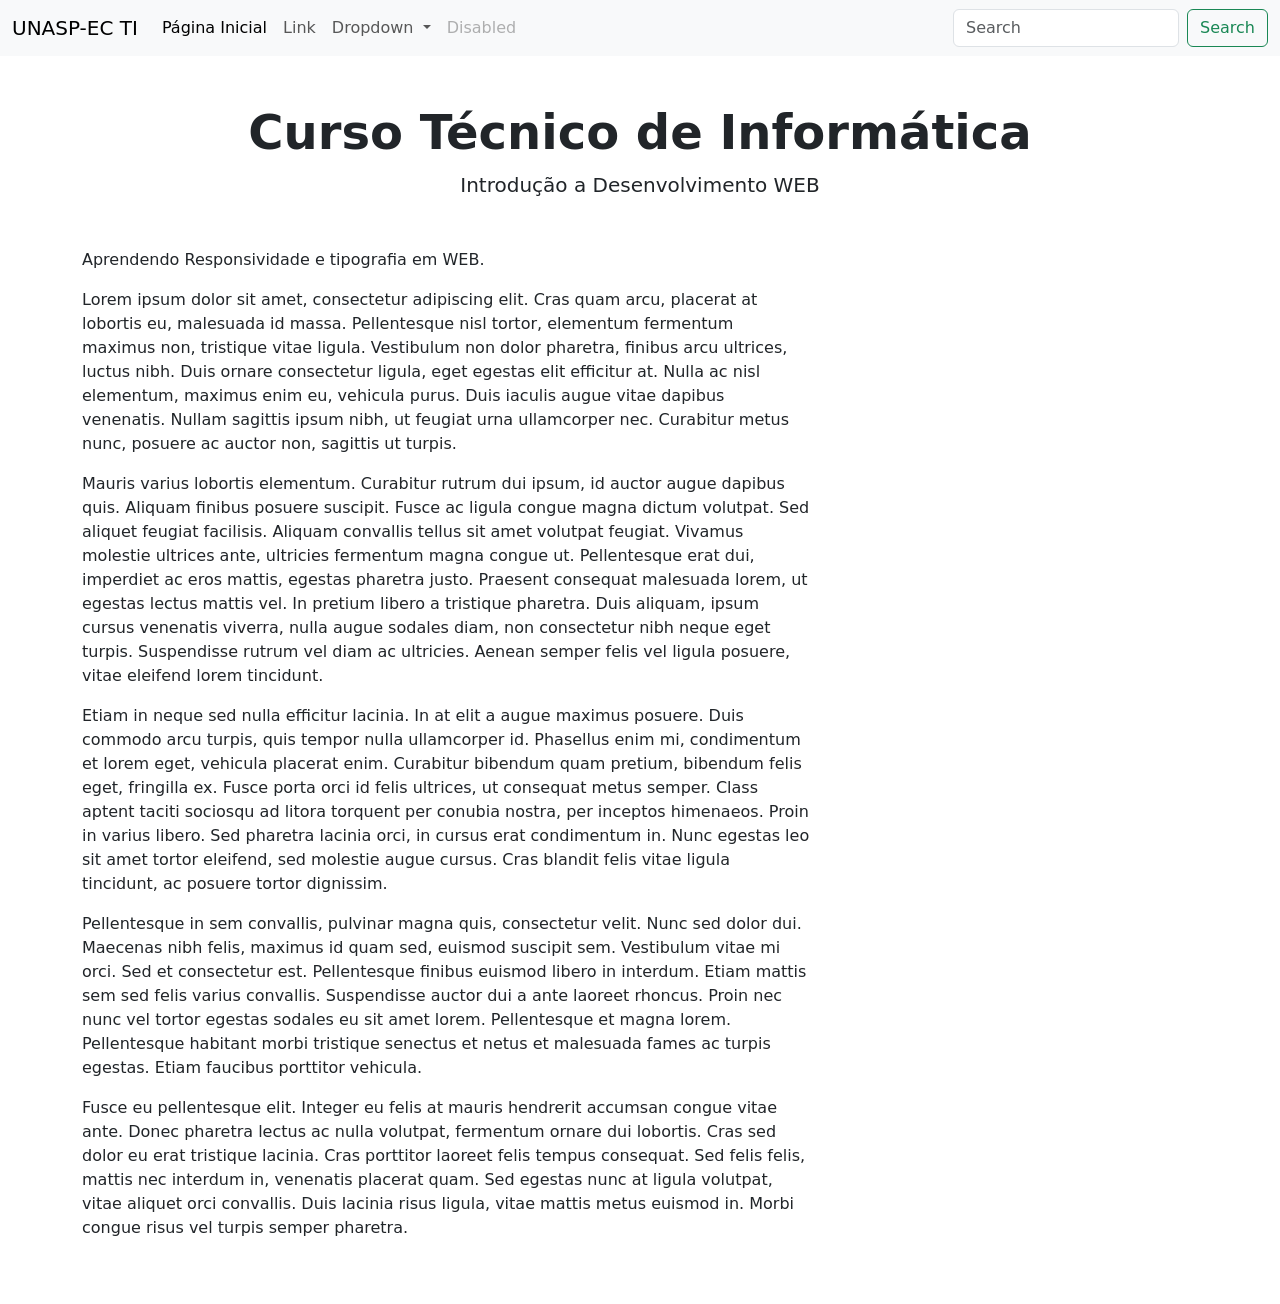
==== index.html @ c1548d4c "Add files via upload" ====
<!DOCTYPE html>
<html lang="pt-br">
  <head>
    <meta charset="UTF-8" />
    <meta name="viewport" content="width=device-width, initial-scale=1.0" />
    <title>Responsividade e Tipografia</title>

    <!-- Bootstrap -->
    <link
      href="https://cdn.jsdelivr.net/npm/bootstrap@5.3.8/dist/css/bootstrap.min.css"
      rel="stylesheet"
      integrity="sha384-sRIl4kxILFvY47J16cr9ZwB07vP4J8+LH7qKQnuqkuIAvNWLzeN8tE5YBujZqJLB"
      crossorigin="anonymous"
    />

    <!-- Google Fonts -->
    <link rel="preconnect" href="https://fonts.googleapis.com" />
    <link rel="preconnect" href="https://fonts.gstatic.com" crossorigin />
    <link
      href="https://fonts.googleapis.com/css2?family=Poppins:wght@400;600;700&display=swap"
      rel="stylesheet"
    />

    <!-- CSS customizado -->
    <link rel="stylesheet" href="css/styles.css" />
  </head>
  <body>
    <nav class="navbar navbar-expand-lg bg-body-tertiary">
      <div class="container-fluid">
        <a class="navbar-brand" href="#">UNASP-EC TI</a>
        <button
          class="navbar-toggler"
          type="button"
          data-bs-toggle="collapse"
          data-bs-target="#navbarSupportedContent"
          aria-controls="navbarSupportedContent"
          aria-expanded="false"
          aria-label="Toggle navigation"
        >
          <span class="navbar-toggler-icon"></span>
        </button>
        <div class="collapse navbar-collapse" id="navbarSupportedContent">
          <ul class="navbar-nav me-auto mb-2 mb-lg-0">
            <li class="nav-item">
              <a class="nav-link active" aria-current="page" href="index.html"
                >Página Inicial</a
              >
            </li>
            <li class="nav-item">
              <a class="nav-link" href="#">Link</a>
            </li>
            <li class="nav-item dropdown">
              <a
                class="nav-link dropdown-toggle"
                href="#"
                role="button"
                data-bs-toggle="dropdown"
                aria-expanded="false"
              >
                Dropdown
              </a>
              <ul class="dropdown-menu">
                <li><a class="dropdown-item" href="#">Action</a></li>
                <li><a class="dropdown-item" href="#">Another action</a></li>
                <li><hr class="dropdown-divider" /></li>
                <li>
                  <a class="dropdown-item" href="#">Something else here</a>
                </li>
              </ul>
            </li>
            <li class="nav-item">
              <a class="nav-link disabled" aria-disabled="true">Disabled</a>
            </li>
          </ul>
          <form class="d-flex" role="search">
            <input
              class="form-control me-2"
              type="search"
              placeholder="Search"
              aria-label="Search"
            />
            <button class="btn btn-outline-success" type="submit">
              Search
            </button>
          </form>
        </div>
      </div>
    </nav>
    <div class="container my-5">
      <section class="text-center mb-5">
        <h1 class="display-5 fw-bold">Curso Técnico de Informática</h1>
        <p class="lead">Introdução a Desenvolvimento WEB</p>
      </section>

      <section class="row g-5">
        <article class="col-12 col-lg-8">
          <p>Aprendendo Responsividade e tipografia em WEB.</p>

          <p>
            Lorem ipsum dolor sit amet, consectetur adipiscing elit. Cras quam
            arcu, placerat at lobortis eu, malesuada id massa. Pellentesque nisl
            tortor, elementum fermentum maximus non, tristique vitae ligula.
            Vestibulum non dolor pharetra, finibus arcu ultrices, luctus nibh.
            Duis ornare consectetur ligula, eget egestas elit efficitur at.
            Nulla ac nisl elementum, maximus enim eu, vehicula purus. Duis
            iaculis augue vitae dapibus venenatis. Nullam sagittis ipsum nibh,
            ut feugiat urna ullamcorper nec. Curabitur metus nunc, posuere ac
            auctor non, sagittis ut turpis.
          </p>

          <p>
            Mauris varius lobortis elementum. Curabitur rutrum dui ipsum, id
            auctor augue dapibus quis. Aliquam finibus posuere suscipit. Fusce
            ac ligula congue magna dictum volutpat. Sed aliquet feugiat
            facilisis. Aliquam convallis tellus sit amet volutpat feugiat.
            Vivamus molestie ultrices ante, ultricies fermentum magna congue ut.
            Pellentesque erat dui, imperdiet ac eros mattis, egestas pharetra
            justo. Praesent consequat malesuada lorem, ut egestas lectus mattis
            vel. In pretium libero a tristique pharetra. Duis aliquam, ipsum
            cursus venenatis viverra, nulla augue sodales diam, non consectetur
            nibh neque eget turpis. Suspendisse rutrum vel diam ac ultricies.
            Aenean semper felis vel ligula posuere, vitae eleifend lorem
            tincidunt.
          </p>

          <p>
            Etiam in neque sed nulla efficitur lacinia. In at elit a augue
            maximus posuere. Duis commodo arcu turpis, quis tempor nulla
            ullamcorper id. Phasellus enim mi, condimentum et lorem eget,
            vehicula placerat enim. Curabitur bibendum quam pretium, bibendum
            felis eget, fringilla ex. Fusce porta orci id felis ultrices, ut
            consequat metus semper. Class aptent taciti sociosqu ad litora
            torquent per conubia nostra, per inceptos himenaeos. Proin in varius
            libero. Sed pharetra lacinia orci, in cursus erat condimentum in.
            Nunc egestas leo sit amet tortor eleifend, sed molestie augue
            cursus. Cras blandit felis vitae ligula tincidunt, ac posuere tortor
            dignissim.
          </p>

          <p>
            Pellentesque in sem convallis, pulvinar magna quis, consectetur
            velit. Nunc sed dolor dui. Maecenas nibh felis, maximus id quam sed,
            euismod suscipit sem. Vestibulum vitae mi orci. Sed et consectetur
            est. Pellentesque finibus euismod libero in interdum. Etiam mattis
            sem sed felis varius convallis. Suspendisse auctor dui a ante
            laoreet rhoncus. Proin nec nunc vel tortor egestas sodales eu sit
            amet lorem. Pellentesque et magna lorem. Pellentesque habitant morbi
            tristique senectus et netus et malesuada fames ac turpis egestas.
            Etiam faucibus porttitor vehicula.
          </p>

          <p>
            Fusce eu pellentesque elit. Integer eu felis at mauris hendrerit
            accumsan congue vitae ante. Donec pharetra lectus ac nulla volutpat,
            fermentum ornare dui lobortis. Cras sed dolor eu erat tristique
            lacinia. Cras porttitor laoreet felis tempus consequat. Sed felis
            felis, mattis nec interdum in, venenatis placerat quam. Sed egestas
            nunc at ligula volutpat, vitae aliquet orci convallis. Duis lacinia
            risus ligula, vitae mattis metus euismod in. Morbi congue risus vel
            turpis semper pharetra.
          </p>
        </article>
      </section>
    </div>

    <script
      src="https://cdn.jsdelivr.net/npm/bootstrap@5.3.8/dist/js/bootstrap.bundle.min.js"
      integrity="sha384-FKyoEForCGlyvwx9Hj09JcYn3nv7wiPVlz7YYwJrWVcXK/BmnVDxM+D2scQbITxI"
      crossorigin="anonymous"
    ></script>
  </body>
</html>
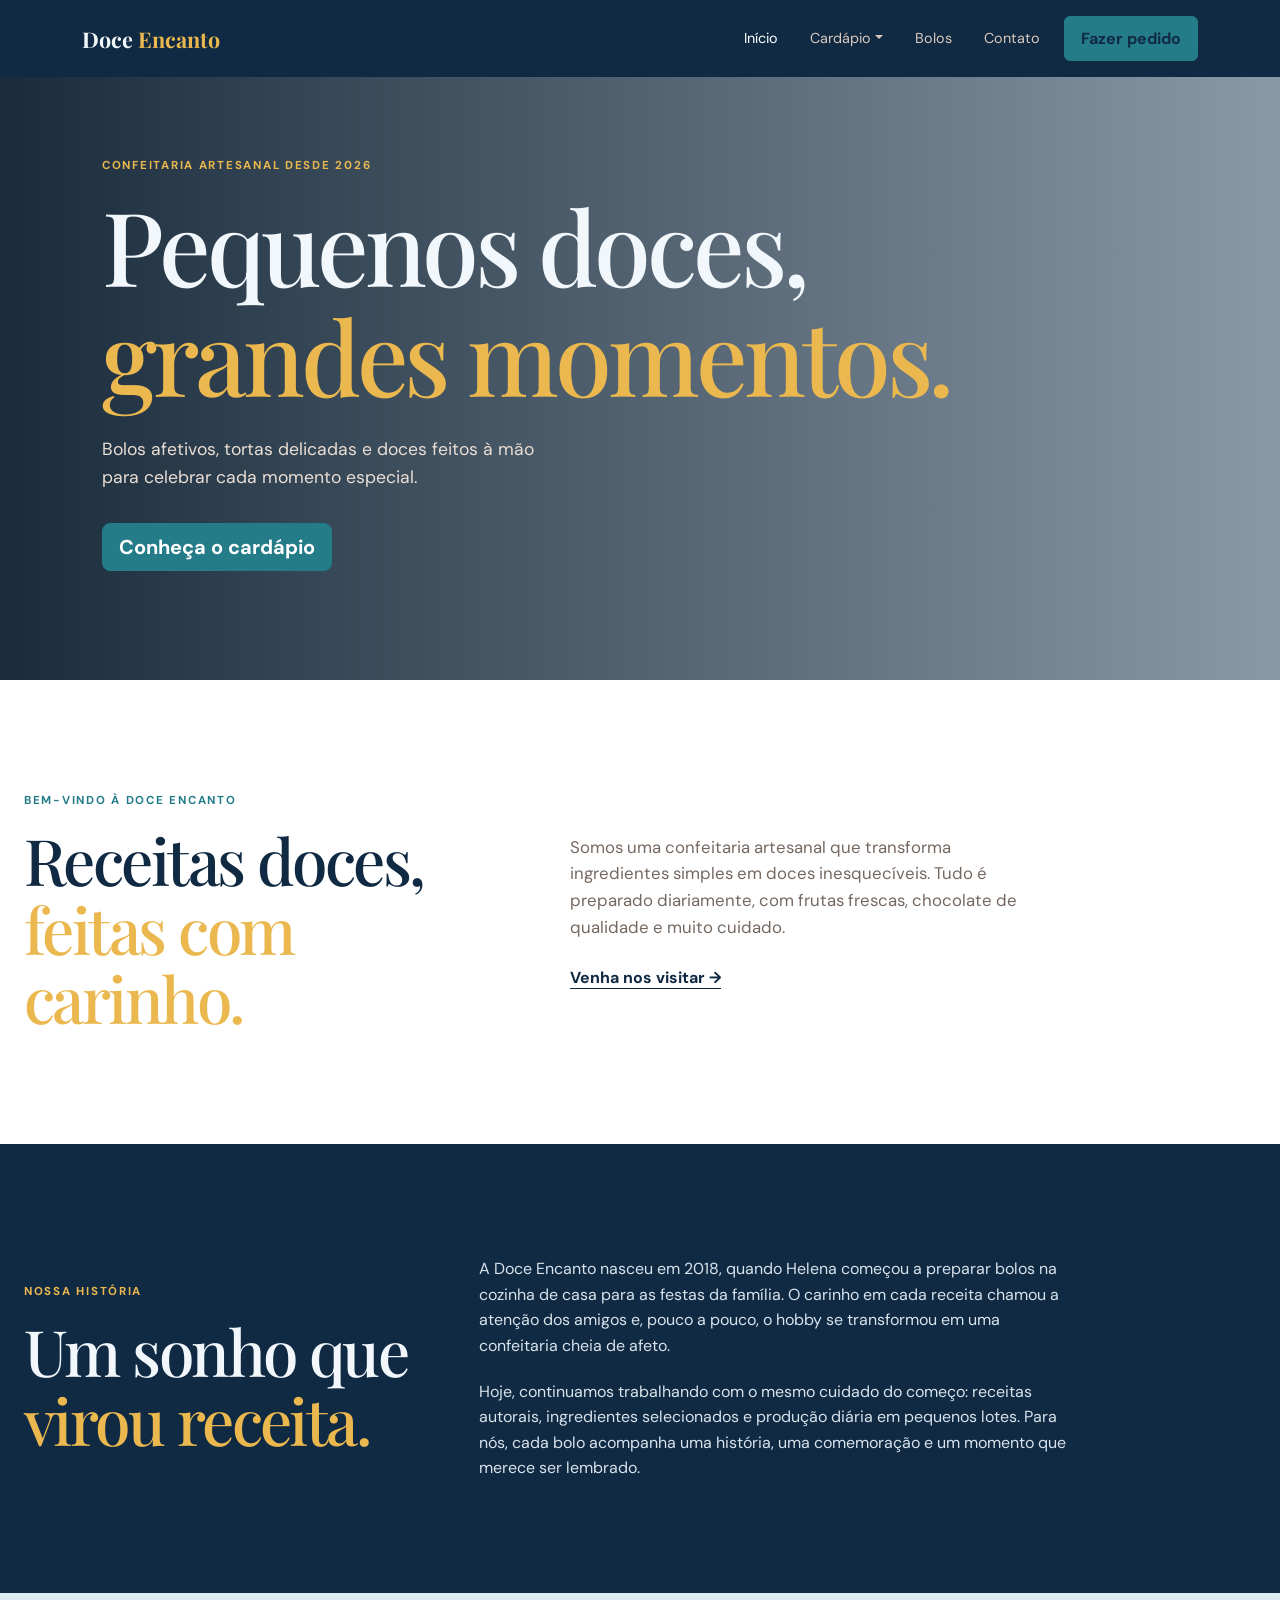
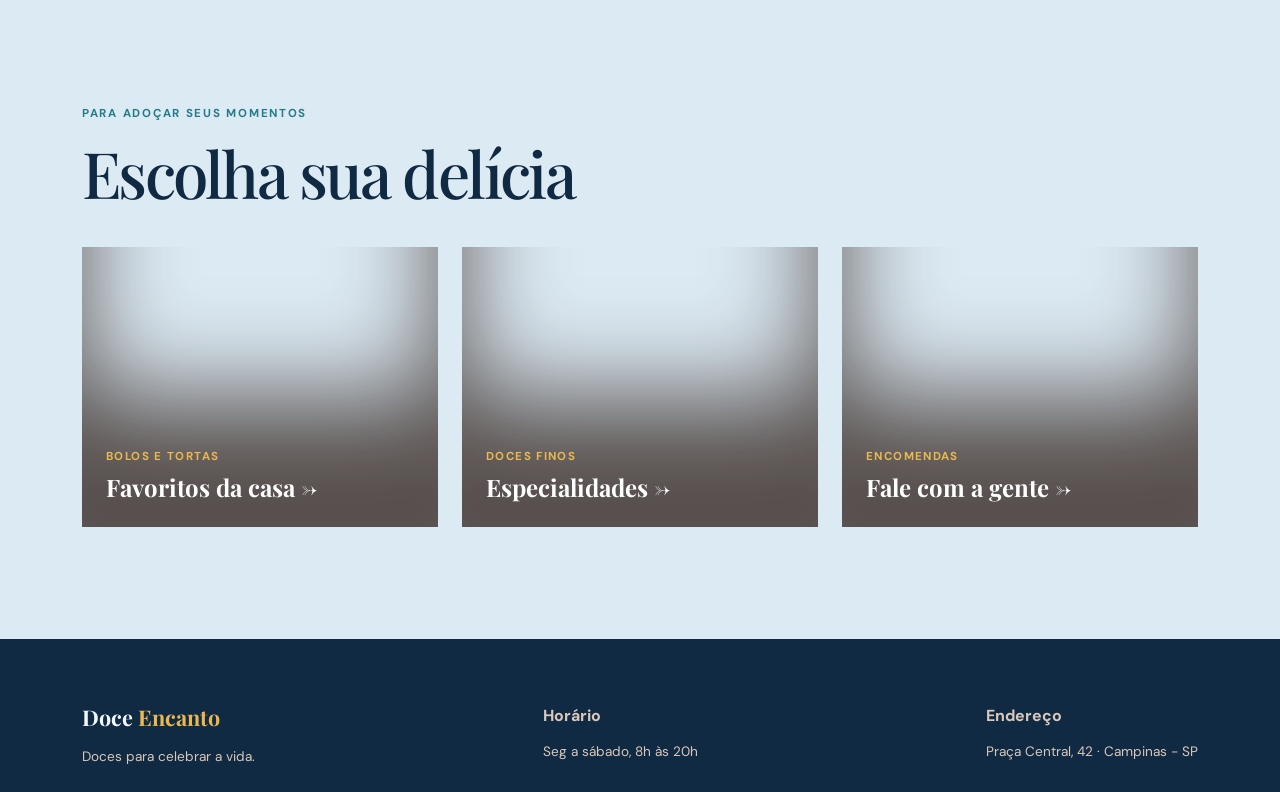
==== commit 6d9d55f2: "Inicio da AV1" ====
--- a/index.html
+++ b/index.html
@@ -1,172 +1,168 @@
-<!DOCTYPE html>
+<!doctype html>
 <html lang="pt-br">
   <head>
     <meta charset="UTF-8" />
     <meta name="viewport" content="width=device-width, initial-scale=1.0" />
-    <title>Responsividade e Tipografia</title>
-
-    <!-- Bootstrap -->
+    <title>Doce Encanto | Página inicial</title>
     <link
       href="https://cdn.jsdelivr.net/npm/bootstrap@5.3.8/dist/css/bootstrap.min.css"
       rel="stylesheet"
-      integrity="sha384-sRIl4kxILFvY47J16cr9ZwB07vP4J8+LH7qKQnuqkuIAvNWLzeN8tE5YBujZqJLB"
-      crossorigin="anonymous"
     />
-
-    <!-- Google Fonts -->
     <link rel="preconnect" href="https://fonts.googleapis.com" />
     <link rel="preconnect" href="https://fonts.gstatic.com" crossorigin />
     <link
-      href="https://fonts.googleapis.com/css2?family=Poppins:wght@400;600;700&display=swap"
+      href="https://fonts.googleapis.com/css2?family=DM+Sans:wght@400;500;700&family=Playfair+Display:wght@600;700&display=swap"
       rel="stylesheet"
     />
-
-    <!-- CSS customizado -->
     <link rel="stylesheet" href="css/styles.css" />
   </head>
   <body>
-    <nav class="navbar navbar-expand-lg bg-body-tertiary">
-      <div class="container-fluid">
-        <a class="navbar-brand" href="#">UNASP-EC TI</a>
-        <button
+    <nav
+      class="navbar navbar-expand-lg fixed-top"
+      aria-label="Navegação principal"
+    >
+      <div class="container">
+        <a class="navbar-brand" href="index.html">Doce <span>Encanto</span></a
+        ><button
           class="navbar-toggler"
           type="button"
           data-bs-toggle="collapse"
-          data-bs-target="#navbarSupportedContent"
-          aria-controls="navbarSupportedContent"
-          aria-expanded="false"
-          aria-label="Toggle navigation"
+          data-bs-target="#menu"
+          aria-label="Abrir menu"
         >
           <span class="navbar-toggler-icon"></span>
         </button>
-        <div class="collapse navbar-collapse" id="navbarSupportedContent">
-          <ul class="navbar-nav me-auto mb-2 mb-lg-0">
-            <li class="nav-item">
-              <a class="nav-link active" aria-current="page" href="index.html"
-                >Página Inicial</a
-              >
-            </li>
-            <li class="nav-item">
-              <a class="nav-link" href="#">Link</a>
-            </li>
+        <div class="collapse navbar-collapse" id="menu">
+          <ul class="navbar-nav ms-auto align-items-lg-center gap-lg-3">
+            <li><a class="nav-link active" href="index.html">Início</a></li>
             <li class="nav-item dropdown">
               <a
                 class="nav-link dropdown-toggle"
                 href="#"
-                role="button"
                 data-bs-toggle="dropdown"
-                aria-expanded="false"
+                >Cardápio</a
               >
-                Dropdown
-              </a>
               <ul class="dropdown-menu">
-                <li><a class="dropdown-item" href="#">Action</a></li>
-                <li><a class="dropdown-item" href="#">Another action</a></li>
-                <li><hr class="dropdown-divider" /></li>
                 <li>
-                  <a class="dropdown-item" href="#">Something else here</a>
+                  <a class="dropdown-item" href="salgados.html">Favoritos</a>
+                </li>
+                <li>
+                  <a class="dropdown-item" href="doces.html"
+                    >Especialidades da casa</a
+                  >
                 </li>
               </ul>
             </li>
-            <li class="nav-item">
-              <a class="nav-link disabled" aria-disabled="true">Disabled</a>
+            <li><a class="nav-link" href="bolos.html">Bolos</a></li>
+            <li><a class="nav-link" href="contato.html">Contato</a></li>
+            <li>
+              <a class="btn btn-primary nav-button" href="contato.html#pedido"
+                >Fazer pedido</a
+              >
             </li>
           </ul>
-          <form class="d-flex" role="search">
-            <input
-              class="form-control me-2"
-              type="search"
-              placeholder="Search"
-              aria-label="Search"
-            />
-            <button class="btn btn-outline-success" type="submit">
-              Search
-            </button>
-          </form>
         </div>
       </div>
     </nav>
-    <div class="container my-5">
-      <section class="text-center mb-5">
-        <h1 class="display-5 fw-bold">Curso Técnico de Informática</h1>
-        <p class="lead">Introdução a Desenvolvimento WEB</p>
+    <main>
+      <section class="hero">
+        <div class="container hero-content">
+          <p class="eyebrow">Confeitaria artesanal desde 2026</p>
+          <h1>Pequenos doces,<br /><em>grandes momentos.</em></h1>
+          <p class="hero-text">
+            Bolos afetivos, tortas delicadas e doces feitos à mão para celebrar
+            cada momento especial.
+          </p>
+          <a class="btn btn-primary btn-lg" href="salgados.html"
+            >Conheça o cardápio</a
+          >
+        </div>
       </section>
-
-      <section class="row g-5">
-        <article class="col-12 col-lg-8">
-          <p>Aprendendo Responsividade e tipografia em WEB.</p>
-
-          <p>
-            Lorem ipsum dolor sit amet, consectetur adipiscing elit. Cras quam
-            arcu, placerat at lobortis eu, malesuada id massa. Pellentesque nisl
-            tortor, elementum fermentum maximus non, tristique vitae ligula.
-            Vestibulum non dolor pharetra, finibus arcu ultrices, luctus nibh.
-            Duis ornare consectetur ligula, eget egestas elit efficitur at.
-            Nulla ac nisl elementum, maximus enim eu, vehicula purus. Duis
-            iaculis augue vitae dapibus venenatis. Nullam sagittis ipsum nibh,
-            ut feugiat urna ullamcorper nec. Curabitur metus nunc, posuere ac
-            auctor non, sagittis ut turpis.
-          </p>
-
-          <p>
-            Mauris varius lobortis elementum. Curabitur rutrum dui ipsum, id
-            auctor augue dapibus quis. Aliquam finibus posuere suscipit. Fusce
-            ac ligula congue magna dictum volutpat. Sed aliquet feugiat
-            facilisis. Aliquam convallis tellus sit amet volutpat feugiat.
-            Vivamus molestie ultrices ante, ultricies fermentum magna congue ut.
-            Pellentesque erat dui, imperdiet ac eros mattis, egestas pharetra
-            justo. Praesent consequat malesuada lorem, ut egestas lectus mattis
-            vel. In pretium libero a tristique pharetra. Duis aliquam, ipsum
-            cursus venenatis viverra, nulla augue sodales diam, non consectetur
-            nibh neque eget turpis. Suspendisse rutrum vel diam ac ultricies.
-            Aenean semper felis vel ligula posuere, vitae eleifend lorem
-            tincidunt.
-          </p>
-
-          <p>
-            Etiam in neque sed nulla efficitur lacinia. In at elit a augue
-            maximus posuere. Duis commodo arcu turpis, quis tempor nulla
-            ullamcorper id. Phasellus enim mi, condimentum et lorem eget,
-            vehicula placerat enim. Curabitur bibendum quam pretium, bibendum
-            felis eget, fringilla ex. Fusce porta orci id felis ultrices, ut
-            consequat metus semper. Class aptent taciti sociosqu ad litora
-            torquent per conubia nostra, per inceptos himenaeos. Proin in varius
-            libero. Sed pharetra lacinia orci, in cursus erat condimentum in.
-            Nunc egestas leo sit amet tortor eleifend, sed molestie augue
-            cursus. Cras blandit felis vitae ligula tincidunt, ac posuere tortor
-            dignissim.
-          </p>
-
-          <p>
-            Pellentesque in sem convallis, pulvinar magna quis, consectetur
-            velit. Nunc sed dolor dui. Maecenas nibh felis, maximus id quam sed,
-            euismod suscipit sem. Vestibulum vitae mi orci. Sed et consectetur
-            est. Pellentesque finibus euismod libero in interdum. Etiam mattis
-            sem sed felis varius convallis. Suspendisse auctor dui a ante
-            laoreet rhoncus. Proin nec nunc vel tortor egestas sodales eu sit
-            amet lorem. Pellentesque et magna lorem. Pellentesque habitant morbi
-            tristique senectus et netus et malesuada fames ac turpis egestas.
-            Etiam faucibus porttitor vehicula.
-          </p>
-
-          <p>
-            Fusce eu pellentesque elit. Integer eu felis at mauris hendrerit
-            accumsan congue vitae ante. Donec pharetra lectus ac nulla volutpat,
-            fermentum ornare dui lobortis. Cras sed dolor eu erat tristique
-            lacinia. Cras porttitor laoreet felis tempus consequat. Sed felis
-            felis, mattis nec interdum in, venenatis placerat quam. Sed egestas
-            nunc at ligula volutpat, vitae aliquet orci convallis. Duis lacinia
-            risus ligula, vitae mattis metus euismod in. Morbi congue risus vel
-            turpis semper pharetra.
-          </p>
-        </article>
+      <section class="intro section-space">
+        <div class="container row align-items-center g-5">
+          <div class="col-lg-6">
+            <p class="eyebrow">Bem-vindo à Doce Encanto</p>
+            <h2>Receitas doces,<br /><em>feitas com carinho.</em></h2>
+          </div>
+          <div class="col-lg-6">
+            <p class="intro-text">
+              Somos uma confeitaria artesanal que transforma ingredientes
+              simples em doces inesquecíveis. Tudo é preparado diariamente, com
+              frutas frescas, chocolate de qualidade e muito cuidado.
+            </p>
+            <a class="text-link" href="contato.html">Venha nos visitar →</a>
+          </div>
+        </div>
       </section>
-    </div>
-
-    <script
-      src="https://cdn.jsdelivr.net/npm/bootstrap@5.3.8/dist/js/bootstrap.bundle.min.js"
-      integrity="sha384-FKyoEForCGlyvwx9Hj09JcYn3nv7wiPVlz7YYwJrWVcXK/BmnVDxM+D2scQbITxI"
-      crossorigin="anonymous"
-    ></script>
+      <section class="history section-space">
+        <div class="container row align-items-center g-5">
+          <div class="col-lg-5">
+            <p class="eyebrow">Nossa história</p>
+            <h2>Um sonho que<br /><em>virou receita.</em></h2>
+          </div>
+          <div class="col-lg-7 history-copy">
+            <p>
+              A Doce Encanto nasceu em 2018, quando Helena começou a preparar
+              bolos na cozinha de casa para as festas da família. O carinho em
+              cada receita chamou a atenção dos amigos e, pouco a pouco, o hobby
+              se transformou em uma confeitaria cheia de afeto.
+            </p>
+            <p>
+              Hoje, continuamos trabalhando com o mesmo cuidado do começo:
+              receitas autorais, ingredientes selecionados e produção diária em
+              pequenos lotes. Para nós, cada bolo acompanha uma história, uma
+              comemoração e um momento que merece ser lembrado.
+            </p>
+          </div>
+        </div>
+      </section>
+      <section class="highlights section-space">
+        <div class="container">
+          <div class="section-heading">
+            <div>
+              <p class="eyebrow">Para adoçar seus momentos</p>
+              <h2>Escolha sua delícia</h2>
+            </div>
+          </div>
+          <div class="row g-4 mt-3">
+            <div class="col-md-4">
+              <a class="highlight-card salgados-bg" href="salgados.html"
+                ><span>Bolos e tortas</span
+                ><strong>Favoritos da casa →</strong></a
+              >
+            </div>
+            <div class="col-md-4">
+              <a class="highlight-card doces-bg" href="doces.html"
+                ><span>Doces finos</span><strong>Especialidades →</strong></a
+              >
+            </div>
+            <div class="col-md-4">
+              <a class="highlight-card contato-bg" href="contato.html"
+                ><span>Encomendas</span><strong>Fale com a gente →</strong></a
+              >
+            </div>
+          </div>
+        </div>
+      </section>
+    </main>
+    <footer>
+      <div class="container footer-content">
+        <div>
+          <a class="navbar-brand" href="index.html"
+            >Doce <span>Encanto</span></a
+          >
+          <p>Doces para celebrar a vida.</p>
+        </div>
+        <div>
+          <strong>Horário</strong>
+          <p>Seg a sábado, 8h às 20h</p>
+        </div>
+        <div>
+          <strong>Endereço</strong>
+          <p>Praça Central, 42 · Campinas - SP</p>
+        </div>
+      </div>
+    </footer>
+    <script src="https://cdn.jsdelivr.net/npm/bootstrap@5.3.8/dist/js/bootstrap.bundle.min.js"></script>
   </body>
-</html>+</html>
--- a/css/styles.css
+++ b/css/styles.css
@@ -0,0 +1,356 @@
+:root {
+  --marrom: #102a43;
+  --creme: #f2f7fb;
+  --papel: #ffffff;
+  --vermelho: #247c89;
+  --amarelo: #eab84f;
+  --cinza: #756861;
+  --linha: #e5d9cc;
+}
+
+* {
+  box-sizing: border-box;
+}
+html {
+  scroll-behavior: smooth;
+}
+body {
+  margin: 0;
+  background: var(--creme);
+  color: var(--marrom);
+  font-family: "DM Sans", sans-serif;
+  line-height: 1.6;
+}
+.navbar {
+  background: var(--marrom);
+  padding: 1rem 0;
+}
+.navbar-brand {
+  color: var(--creme) !important;
+  font:
+    700 1.35rem "Playfair Display",
+    serif;
+}
+.navbar-brand span {
+  color: var(--amarelo);
+}
+.nav-link {
+  color: #d9c8bb !important;
+  font-size: 0.9rem;
+}
+.nav-link:hover,
+.nav-link.active {
+  color: #fff !important;
+}
+.nav-button {
+  color: var(--marrom) !important;
+  padding: 0.6rem 1rem;
+}
+.navbar-toggler {
+  border-color: #cdbbad;
+}
+.navbar-toggler-icon {
+  filter: invert(1);
+}
+.dropdown-menu {
+  border: 0;
+  box-shadow: 0 10px 25px #102a4325;
+}
+.dropdown-item {
+  padding: 0.65rem 1rem;
+}
+.dropdown-item:hover {
+  background: #e5eef6;
+  color: var(--vermelho);
+}
+.btn-primary {
+  background: var(--vermelho);
+  border-color: var(--vermelho);
+  font-weight: 700;
+}
+.btn-primary:hover {
+  background: #1b626d;
+  border-color: #1b626d;
+}
+.hero {
+  min-height: 680px;
+  display: flex;
+  align-items: center;
+  padding: 8rem 0 5rem;
+  color: var(--creme);
+  background:
+    linear-gradient(90deg, #071a2beb, #102a4375),
+    url("https://images.unsplash.com/photo-1509440159596-0249088772ff?auto=format&fit=crop&w=1800&q=85")
+      center/cover;
+}
+.hero-content {
+  max-width: 1100px;
+}
+.eyebrow {
+  margin: 0 0 0.9rem;
+  color: var(--vermelho);
+  font-size: 0.72rem;
+  font-weight: 700;
+  letter-spacing: 0.15em;
+  text-transform: uppercase;
+}
+.hero .eyebrow {
+  color: var(--amarelo);
+}
+h1,
+h2,
+h3 {
+  font-family: "Playfair Display", serif;
+  line-height: 1.08;
+}
+h1 {
+  margin: 0;
+  font-size: clamp(3.5rem, 8vw, 6.5rem);
+  letter-spacing: -0.04em;
+}
+h1 em,
+h2 em {
+  color: var(--amarelo);
+  font-style: normal;
+}
+.hero-text {
+  max-width: 450px;
+  margin: 1.5rem 0 2rem;
+  color: #eaded4;
+  font-size: 1.1rem;
+}
+.section-space {
+  padding: 7rem 0;
+}
+.intro {
+  background: var(--papel);
+}
+h2 {
+  margin: 0;
+  font-size: clamp(2.6rem, 5vw, 4.4rem);
+  letter-spacing: -0.04em;
+}
+.intro-text {
+  max-width: 480px;
+  margin: 0 0 1.5rem;
+  color: var(--cinza);
+  font-size: 1.05rem;
+}
+.history {
+  background: var(--marrom);
+  color: var(--creme);
+}
+.history .eyebrow {
+  color: var(--amarelo);
+}
+.history-copy {
+  max-width: 650px;
+  color: #d8e3ec;
+  font-size: 1rem;
+}
+.history-copy p {
+  margin-bottom: 1.25rem;
+}
+.history-copy p:last-child {
+  margin-bottom: 0;
+}
+.text-link {
+  color: inherit;
+  font-weight: 700;
+  text-decoration: none;
+  border-bottom: 1px solid currentColor;
+}
+.text-link:hover {
+  color: var(--vermelho);
+}
+.highlights {
+  background: #dceaf4;
+}
+.highlight-card {
+  min-height: 280px;
+  display: flex;
+  flex-direction: column;
+  justify-content: flex-end;
+  padding: 1.5rem;
+  color: #fff;
+  text-decoration: none;
+  background-position: center;
+  background-size: cover;
+  box-shadow: inset 0 -130px 100px #24140db8;
+  transition: transform 0.2s ease;
+}
+.highlight-card:hover {
+  color: #fff;
+  transform: translateY(-5px);
+}
+.salgados-bg {
+  background-image: url("https://images.unsplash.com/photo-1578985545062-69928b1d9587?auto=format&fit=crop&w=800&q=80");
+}
+.doces-bg {
+  background-image: url("https://images.unsplash.com/photo-1551024506-0bccd828d307?auto=format&fit=crop&w=800&q=80");
+}
+.contato-bg {
+  background-image: url("https://images.unsplash.com/photo-1495474472287-4d71bcdd2085?auto=format&fit=crop&w=800&q=80");
+}
+.highlight-card span {
+  color: var(--amarelo);
+  font-size: 0.72rem;
+  font-weight: 700;
+  letter-spacing: 0.12em;
+  text-transform: uppercase;
+}
+.highlight-card strong {
+  margin-top: 0.3rem;
+  font:
+    700 1.5rem "Playfair Display",
+    serif;
+}
+.page-header {
+  padding: 11rem 0 5rem;
+  color: var(--creme);
+  background:
+    linear-gradient(90deg, #071a2beb, #102a4375),
+    url("https://images.unsplash.com/photo-1509440159596-0249088772ff?auto=format&fit=crop&w=1800&q=85")
+      center/cover;
+}
+.page-header h1 {
+  font-size: clamp(3rem, 7vw, 5.5rem);
+}
+.menu-section,
+.contact-section {
+  background: var(--papel);
+}
+.menu-card {
+  height: 100%;
+  border: 1px solid var(--linha);
+  background: #fff;
+}
+.menu-card-body {
+  padding: 1.4rem;
+}
+.menu-card h3 {
+  margin: 0;
+  font-size: 1.45rem;
+}
+.menu-card p {
+  min-height: 65px;
+  margin: 0.7rem 0 1rem;
+  color: var(--cinza);
+  font-size: 0.9rem;
+}
+.menu-card strong,
+.contact-info strong {
+  color: var(--vermelho);
+}
+.menu-image {
+  height: 210px;
+  background-position: center;
+  background-size: cover;
+}
+.salgado-1 {
+  background-image: url("https://images.unsplash.com/photo-1578985545062-69928b1d9587?auto=format&fit=crop&w=800&q=80");
+}
+.salgado-2 {
+  background-image: url("https://images.unsplash.com/photo-1551024506-0bccd828d307?auto=format&fit=crop&w=800&q=80");
+}
+.salgado-3 {
+  background-image: url("https://images.unsplash.com/photo-1519869325930-281384150729?auto=format&fit=crop&w=800&q=80");
+}
+.salgado-4 {
+  background-image: url("https://images.unsplash.com/photo-1586788680434-30d324b2d46f?auto=format&fit=crop&w=800&q=80");
+}
+.salgado-5 {
+  background-image: url("https://images.unsplash.com/photo-1565958011703-44f9829ba187?auto=format&fit=crop&w=800&q=80");
+}
+.salgado-6 {
+  background-image: url("https://images.unsplash.com/photo-1571115177098-24ec42ed204d?auto=format&fit=crop&w=800&q=80");
+}
+.doce-1 {
+  background-image: url("https://images.unsplash.com/photo-1551024506-0bccd828d307?auto=format&fit=crop&w=800&q=80");
+}
+.doce-2 {
+  background-image: url("https://images.unsplash.com/photo-1578985545062-69928b1d9587?auto=format&fit=crop&w=800&q=80");
+}
+.doce-3 {
+  background-image: url("https://images.unsplash.com/photo-1519869325930-281384150729?auto=format&fit=crop&w=800&q=80");
+}
+.doce-4 {
+  background-image: url("https://images.unsplash.com/photo-1575377427642-087cf684f04d?auto=format&fit=crop&w=800&q=80");
+}
+.doce-5 {
+  background-image: url("https://images.unsplash.com/photo-1488477181946-6428a0291777?auto=format&fit=crop&w=800&q=80");
+}
+.doce-6 {
+  background-image: url("https://images.unsplash.com/photo-1578985545062-69928b1d9587?auto=format&fit=crop&w=800&q=80");
+}
+.bolo-1 {
+  background-image: url("https://images.unsplash.com/photo-1535254973040-607b474cb50d?auto=format&fit=crop&w=800&q=80");
+}
+.bolo-2 {
+  background-image: url("https://images.unsplash.com/photo-1578985545062-69928b1d9587?auto=format&fit=crop&w=800&q=80");
+}
+.bolo-3 {
+  background-image: url("https://images.unsplash.com/photo-1464349095431-e9a21285b5f3?auto=format&fit=crop&w=800&q=80");
+}
+.bolo-4 {
+  background-image: url("https://images.unsplash.com/photo-1558636508-e0db3814bd1d?auto=format&fit=crop&w=800&q=80");
+}
+.bolo-5 {
+  background-image: url("https://images.unsplash.com/photo-1535141192574-5d4897c12636?auto=format&fit=crop&w=800&q=80");
+}
+.bolo-6 {
+  background-image: url("https://images.unsplash.com/photo-1551024601-bec78aea704b?auto=format&fit=crop&w=800&q=80");
+}
+.bolo-header {
+  background-position: center 45%;
+}
+.order-box {
+  padding: 2rem;
+  background: var(--vermelho);
+  color: #fff;
+}
+.order-box p {
+  color: #f6d6cc;
+}
+.order-box .form-control {
+  border: 0;
+  padding: 0.75rem;
+}
+.order-box .form-label {
+  font-weight: 700;
+}
+.contact-info p {
+  color: var(--cinza);
+}
+.contact-info strong {
+  display: block;
+  margin-top: 1.2rem;
+}
+footer {
+  padding: 4rem 0 1.5rem;
+  background: var(--marrom);
+  color: #d9c8bb;
+}
+.footer-content {
+  display: flex;
+  justify-content: space-between;
+  gap: 2rem;
+}
+.footer-content p {
+  margin: 0.8rem 0 0;
+  font-size: 0.85rem;
+}
+@media (max-width: 767px) {
+  .hero {
+    min-height: 610px;
+  }
+  .section-space {
+    padding: 4.5rem 0;
+  }
+  .footer-content {
+    flex-direction: column;
+  }
+  .page-header {
+    padding-top: 9rem;
+  }
+}
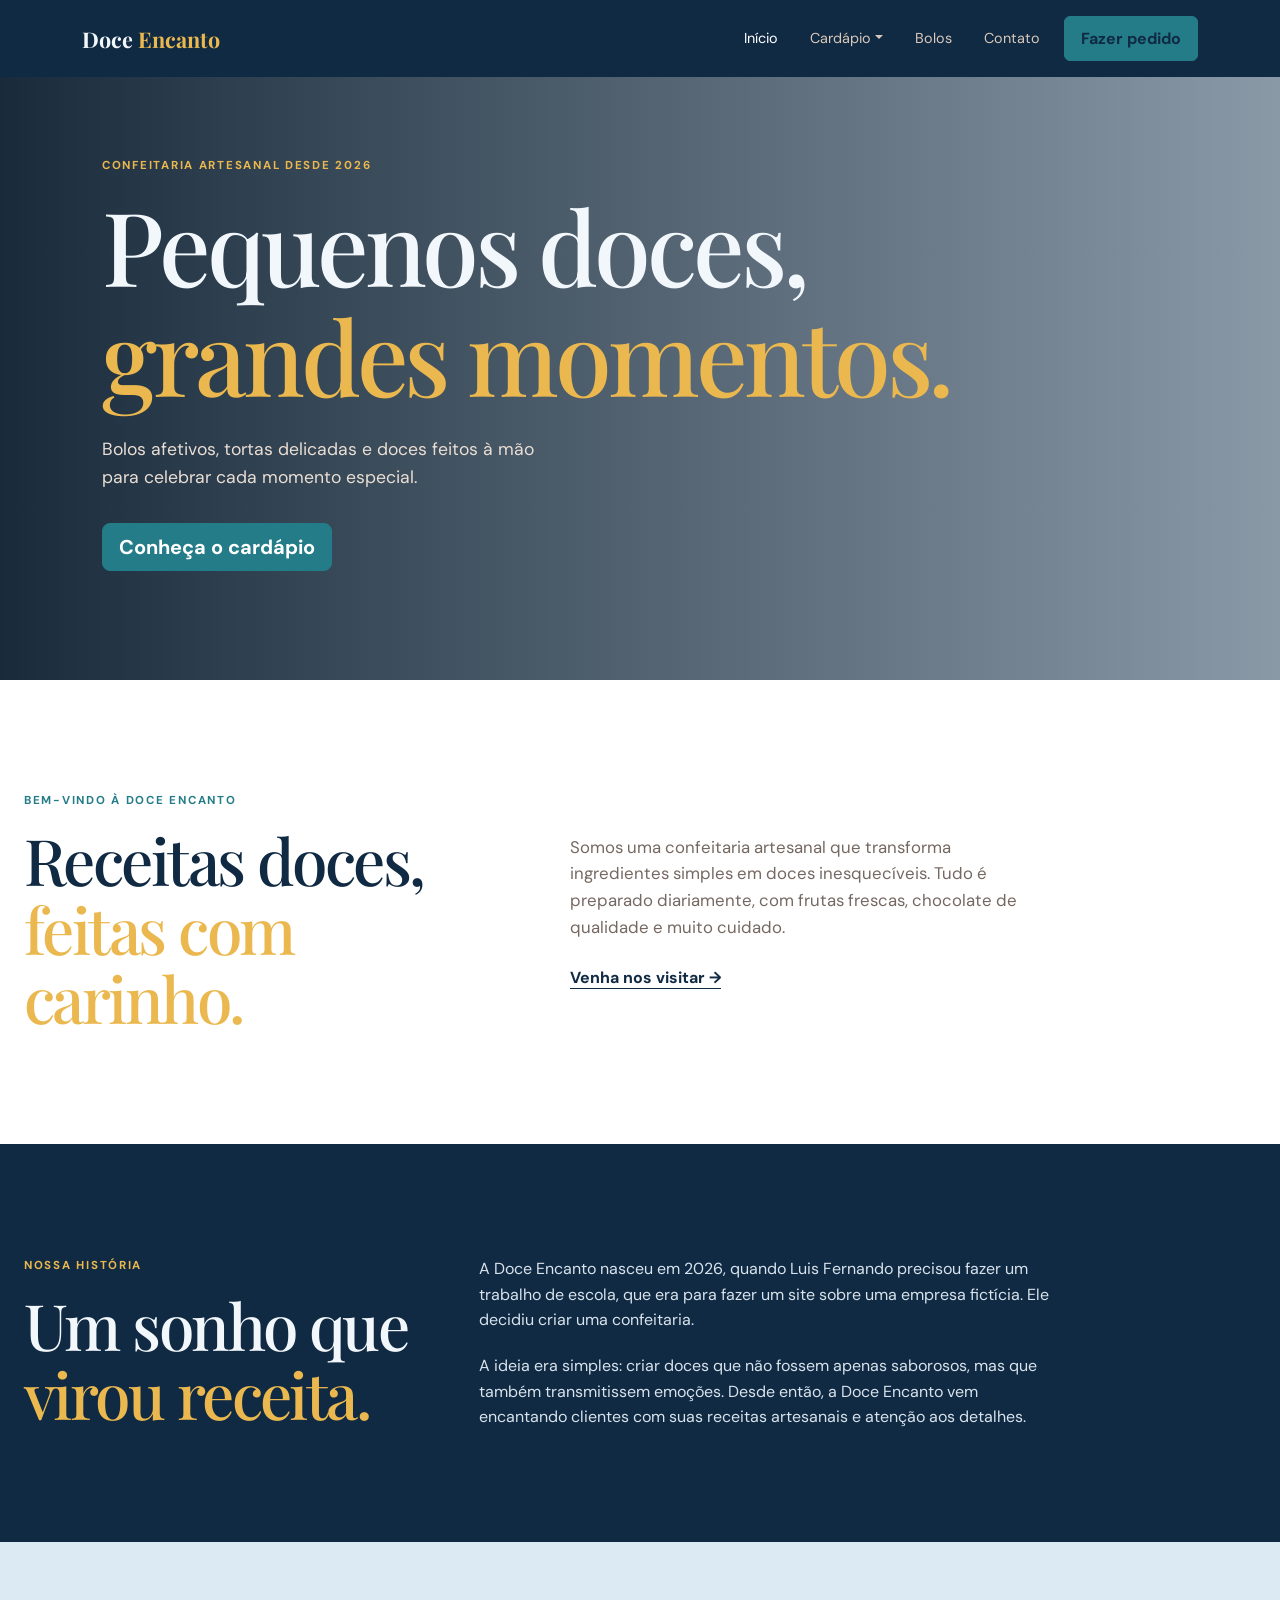
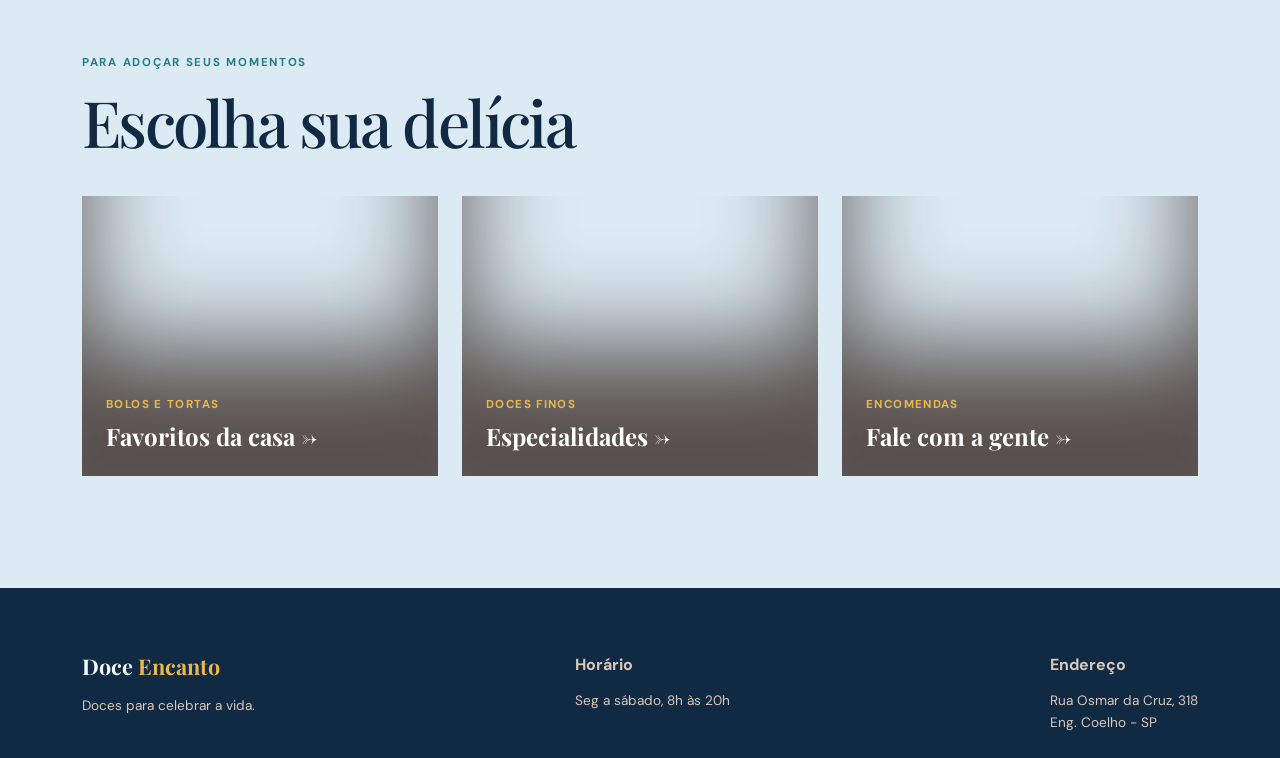
==== commit 951758c8: "adici;'ao das imagens" ====
--- a/index.html
+++ b/index.html
@@ -102,16 +102,15 @@
           </div>
           <div class="col-lg-7 history-copy">
             <p>
-              A Doce Encanto nasceu em 2018, quando Helena começou a preparar
-              bolos na cozinha de casa para as festas da família. O carinho em
-              cada receita chamou a atenção dos amigos e, pouco a pouco, o hobby
-              se transformou em uma confeitaria cheia de afeto.
+              A Doce Encanto nasceu em 2026, quando Luis Fernando precisou fazer
+              um trabalho de escola, que era para fazer um site sobre uma
+              empresa fictícia. Ele decidiu criar uma confeitaria.
             </p>
             <p>
-              Hoje, continuamos trabalhando com o mesmo cuidado do começo:
-              receitas autorais, ingredientes selecionados e produção diária em
-              pequenos lotes. Para nós, cada bolo acompanha uma história, uma
-              comemoração e um momento que merece ser lembrado.
+              A ideia era simples: criar doces que não fossem apenas saborosos,
+              mas que também transmitissem emoções. Desde então, a Doce Encanto
+              vem encantando clientes com suas receitas artesanais e atenção aos
+              detalhes.
             </p>
           </div>
         </div>
@@ -159,7 +158,7 @@
         </div>
         <div>
           <strong>Endereço</strong>
-          <p>Praça Central, 42 · Campinas - SP</p>
+          <p>Rua Osmar da Cruz, 318<br />Eng. Coelho - SP</p>
         </div>
       </div>
     </footer>
--- a/css/styles.css
+++ b/css/styles.css
@@ -244,44 +244,45 @@
 }
 .menu-image {
   height: 210px;
-  background-position: center;
+  background-position: center center;
+  background-repeat: no-repeat;
   background-size: cover;
 }
 .salgado-1 {
-  background-image: url("https://images.unsplash.com/photo-1578985545062-69928b1d9587?auto=format&fit=crop&w=800&q=80");
+  background-image: url("C:\\Users\\luis_barboza\\Downloads\\AV1\\Av1-Luis_Fernando_B\\imagem\\Bolo de Cenoura.jpg");
 }
 .salgado-2 {
-  background-image: url("https://images.unsplash.com/photo-1551024506-0bccd828d307?auto=format&fit=crop&w=800&q=80");
+  background-image: url("C:\\Users\\luis_barboza\\Downloads\\AV1\\Av1-Luis_Fernando_B\\imagem\\Torta de frutas vermelhas.jpg");
 }
 .salgado-3 {
-  background-image: url("https://images.unsplash.com/photo-1519869325930-281384150729?auto=format&fit=crop&w=800&q=80");
+  background-image: url("C:\\Users\\luis_barboza\\Downloads\\AV1\\Av1-Luis_Fernando_B\\imagem\\Cheesecake clássico.jpg");
 }
 .salgado-4 {
   background-image: url("https://images.unsplash.com/photo-1586788680434-30d324b2d46f?auto=format&fit=crop&w=800&q=80");
 }
 .salgado-5 {
-  background-image: url("https://images.unsplash.com/photo-1565958011703-44f9829ba187?auto=format&fit=crop&w=800&q=80");
+  background-image: url("C:\\Users\\luis_barboza\\Downloads\\AV1\\Av1-Luis_Fernando_B\\imagem\\Torta de limão.jpg");
 }
 .salgado-6 {
-  background-image: url("https://images.unsplash.com/photo-1571115177098-24ec42ed204d?auto=format&fit=crop&w=800&q=80");
+  background-image: url("C:\\Users\\luis_barboza\\Downloads\\AV1\\Av1-Luis_Fernando_B\\imagem\\Bolos de festa.png");
 }
 .doce-1 {
-  background-image: url("https://images.unsplash.com/photo-1551024506-0bccd828d307?auto=format&fit=crop&w=800&q=80");
+  background-image: url("C:\\Users\\luis_barboza\\Downloads\\AV1\\Av1-Luis_Fernando_B\\imagem\\Brownie intenso.jpg");
 }
 .doce-2 {
-  background-image: url("https://images.unsplash.com/photo-1578985545062-69928b1d9587?auto=format&fit=crop&w=800&q=80");
+  background-image: url("C:\\Users\\luis_barboza\\Downloads\\AV1\\Av1-Luis_Fernando_B\\imagem\\Cupcake de baunilha.jpg");
 }
 .doce-3 {
-  background-image: url("https://images.unsplash.com/photo-1519869325930-281384150729?auto=format&fit=crop&w=800&q=80");
+  background-image: url("C:\\Users\\luis_barboza\\Downloads\\AV1\\Av1-Luis_Fernando_B\\imagem\\Macarons sortidos.jpg");
 }
 .doce-4 {
-  background-image: url("https://images.unsplash.com/photo-1575377427642-087cf684f04d?auto=format&fit=crop&w=800&q=80");
+  background-image: url("C:\\Users\\luis_barboza\\Downloads\\AV1\\Av1-Luis_Fernando_B\\imagem\\Brigadeiros gourmet.jpg");
 }
 .doce-5 {
-  background-image: url("https://images.unsplash.com/photo-1488477181946-6428a0291777?auto=format&fit=crop&w=800&q=80");
+  background-image: url("C:\\Users\\luis_barboza\\Downloads\\AV1\\Av1-Luis_Fernando_B\\imagem\\Mini pavlova.jpg");
 }
 .doce-6 {
-  background-image: url("https://images.unsplash.com/photo-1578985545062-69928b1d9587?auto=format&fit=crop&w=800&q=80");
+  background-image: url("C:\\Users\\luis_barboza\\Downloads\\AV1\\Av1-Luis_Fernando_B\\imagem\\Banoffee da casa.jpg");
 }
 .bolo-1 {
   background-image: url("https://images.unsplash.com/photo-1535254973040-607b474cb50d?auto=format&fit=crop&w=800&q=80");
@@ -290,16 +291,16 @@
   background-image: url("https://images.unsplash.com/photo-1578985545062-69928b1d9587?auto=format&fit=crop&w=800&q=80");
 }
 .bolo-3 {
-  background-image: url("https://images.unsplash.com/photo-1464349095431-e9a21285b5f3?auto=format&fit=crop&w=800&q=80");
+  background-image: url("C:\\Users\\luis_barboza\\Downloads\\AV1\\Av1-Luis_Fernando_B\\imagem\\Bolo romântico.jpg");
 }
 .bolo-4 {
-  background-image: url("https://images.unsplash.com/photo-1558636508-e0db3814bd1d?auto=format&fit=crop&w=800&q=80");
+  background-image: url("C:\\Users\\luis_barboza\\Downloads\\AV1\\Av1-Luis_Fernando_B\\imagem\\Bento cake.jpg");
 }
 .bolo-5 {
-  background-image: url("https://images.unsplash.com/photo-1535141192574-5d4897c12636?auto=format&fit=crop&w=800&q=80");
+  background-image: url("C:\\Users\\luis_barboza\\Downloads\\AV1\\Av1-Luis_Fernando_B\\imagem\\Naked cake.jpg");
 }
 .bolo-6 {
-  background-image: url("https://images.unsplash.com/photo-1551024601-bec78aea704b?auto=format&fit=crop&w=800&q=80");
+  background-image: url("C:\\Users\\luis_barboza\\Downloads\\AV1\\Av1-Luis_Fernando_B\\imagem\\Bolo infantil.jpg");
 }
 .bolo-header {
   background-position: center 45%;
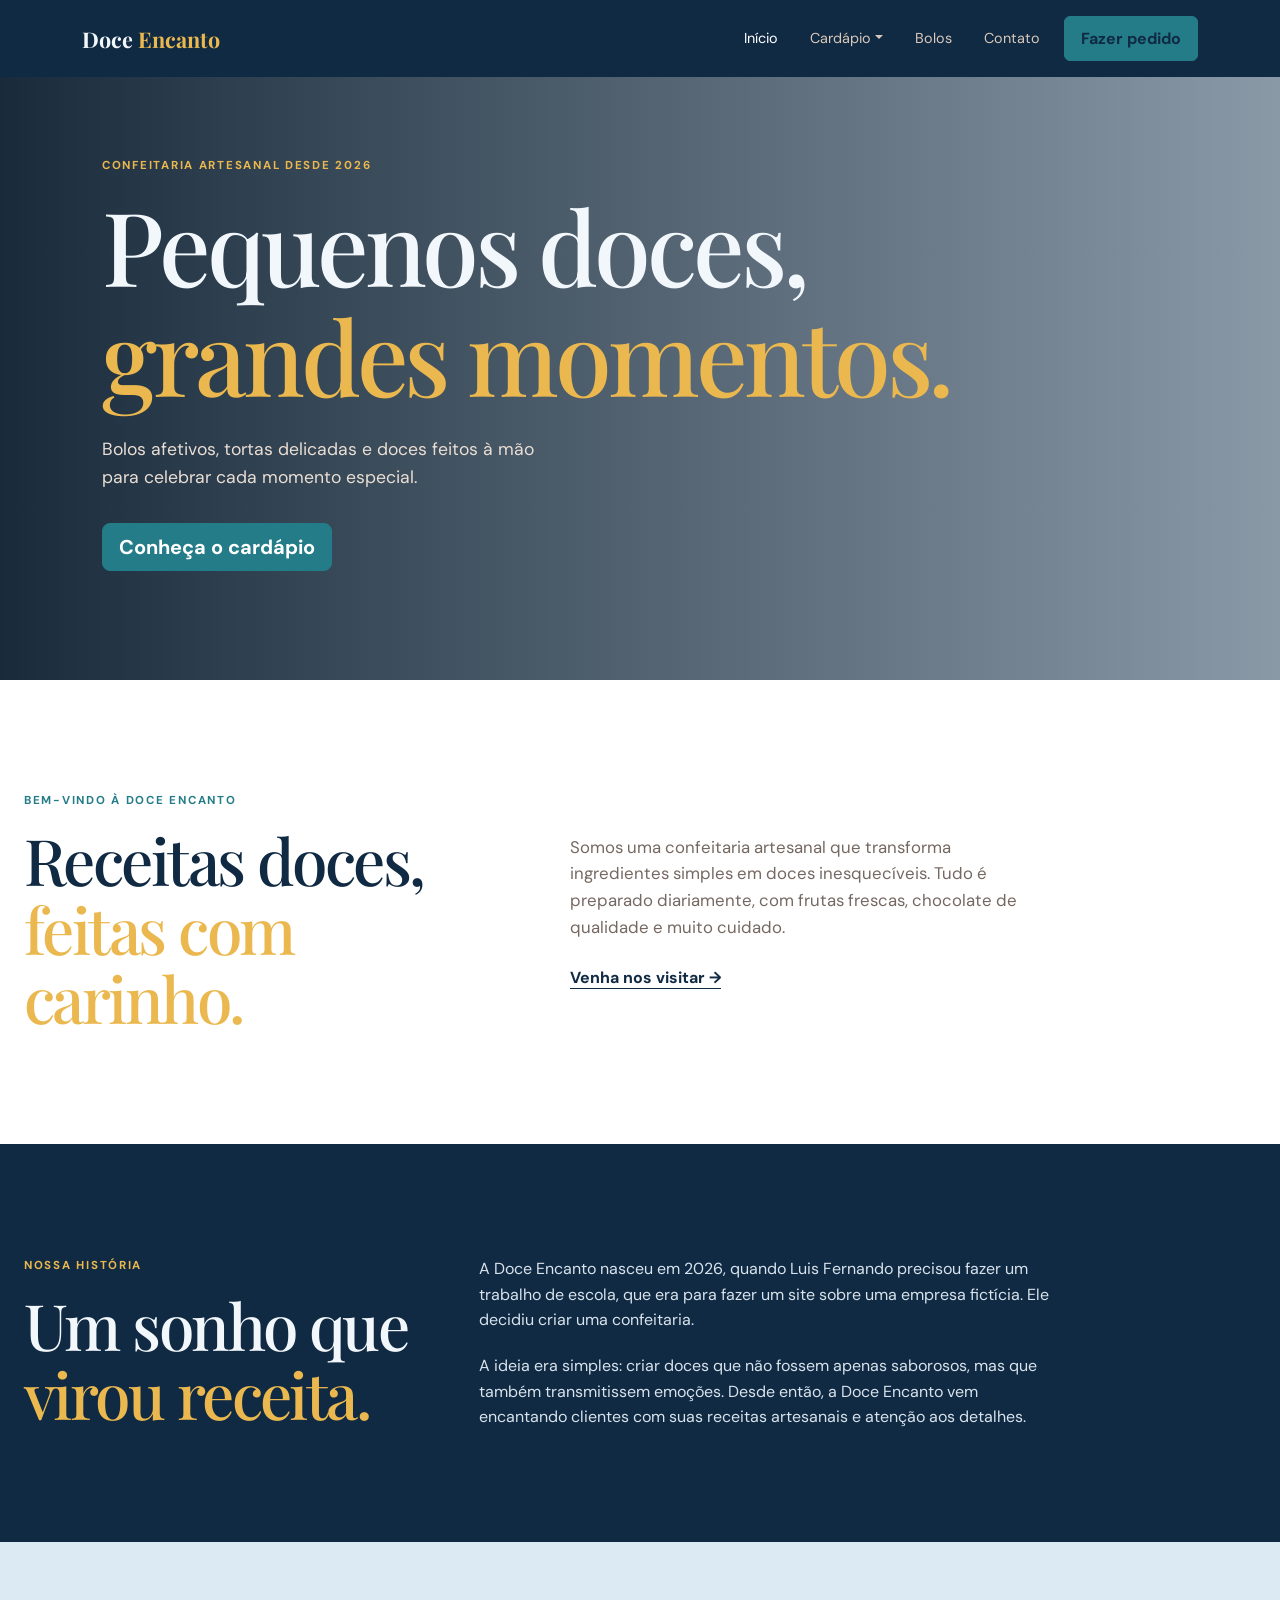
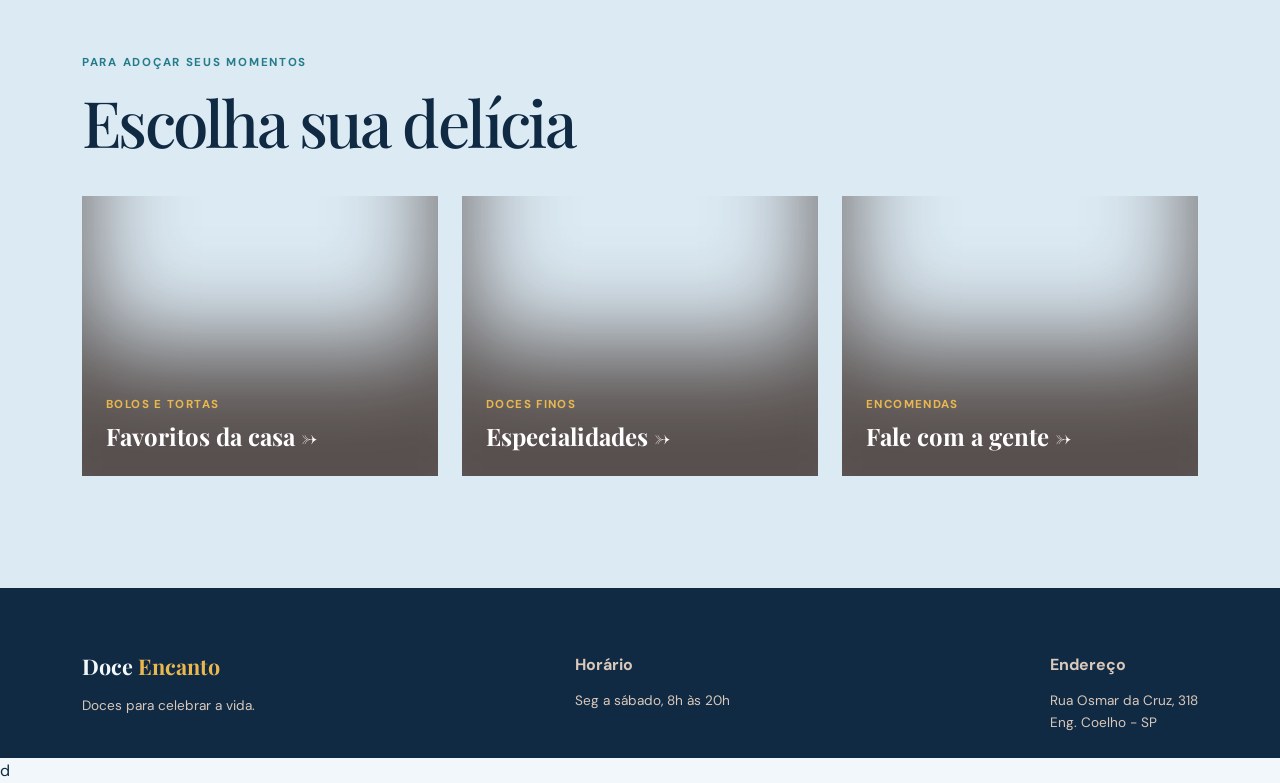
==== commit 04d867ca: "Finalização da Av2" ====
--- a/index.html
+++ b/index.html
@@ -165,3 +165,4 @@
     <script src="https://cdn.jsdelivr.net/npm/bootstrap@5.3.8/dist/js/bootstrap.bundle.min.js"></script>
   </body>
 </html>
+d
--- a/css/styles.css
+++ b/css/styles.css
@@ -249,58 +249,74 @@
   background-size: cover;
 }
 .salgado-1 {
-  background-image: url("C:\\Users\\luis_barboza\\Downloads\\AV1\\Av1-Luis_Fernando_B\\imagem\\Bolo de Cenoura.jpg");
-}
+  background-image: url("../imagem/Bolo%20de%20Cenoura.jpg");
+}
+
 .salgado-2 {
-  background-image: url("C:\\Users\\luis_barboza\\Downloads\\AV1\\Av1-Luis_Fernando_B\\imagem\\Torta de frutas vermelhas.jpg");
-}
+  background-image: url("../imagem/Torta%20de%20frutas%20vermelhas.jpg");
+}
+
 .salgado-3 {
-  background-image: url("C:\\Users\\luis_barboza\\Downloads\\AV1\\Av1-Luis_Fernando_B\\imagem\\Cheesecake clássico.jpg");
-}
+  background-image: url("../imagem/Cheesecake%20clássico.jpg");
+}
+
 .salgado-4 {
-  background-image: url("https://images.unsplash.com/photo-1586788680434-30d324b2d46f?auto=format&fit=crop&w=800&q=80");
-}
+  background-image: url("../imagem/Pavê.jpg");
+}
+
 .salgado-5 {
-  background-image: url("C:\\Users\\luis_barboza\\Downloads\\AV1\\Av1-Luis_Fernando_B\\imagem\\Torta de limão.jpg");
-}
+  background-image: url("../imagem/Torta%20de%20limão.jpg");
+}
+
 .salgado-6 {
-  background-image: url("C:\\Users\\luis_barboza\\Downloads\\AV1\\Av1-Luis_Fernando_B\\imagem\\Bolos de festa.png");
-}
+  background-image: url("../imagem/Bolos%20de%20festa.png");
+}
+
 .doce-1 {
-  background-image: url("C:\\Users\\luis_barboza\\Downloads\\AV1\\Av1-Luis_Fernando_B\\imagem\\Brownie intenso.jpg");
-}
+  background-image: url("../imagem/Brownie%20intenso.jpg");
+}
+
 .doce-2 {
-  background-image: url("C:\\Users\\luis_barboza\\Downloads\\AV1\\Av1-Luis_Fernando_B\\imagem\\Cupcake de baunilha.jpg");
-}
+  background-image: url("../imagem/Cupcake%20de%20baunilha.jpg");
+}
+
 .doce-3 {
-  background-image: url("C:\\Users\\luis_barboza\\Downloads\\AV1\\Av1-Luis_Fernando_B\\imagem\\Macarons sortidos.jpg");
-}
+  background-image: url("../imagem/Macarons%20sortidos.jpg");
+}
+
 .doce-4 {
-  background-image: url("C:\\Users\\luis_barboza\\Downloads\\AV1\\Av1-Luis_Fernando_B\\imagem\\Brigadeiros gourmet.jpg");
-}
+  background-image: url("../imagem/Brigadeiros%20gourmet.jpg");
+}
+
 .doce-5 {
-  background-image: url("C:\\Users\\luis_barboza\\Downloads\\AV1\\Av1-Luis_Fernando_B\\imagem\\Mini pavlova.jpg");
-}
+  background-image: url("../imagem/Mini%20pavlova.jpg");
+}
+
 .doce-6 {
-  background-image: url("C:\\Users\\luis_barboza\\Downloads\\AV1\\Av1-Luis_Fernando_B\\imagem\\Banoffee da casa.jpg");
-}
+  background-image: url("../imagem/Banoffee%20da%20casa.jpg");
+}
+
 .bolo-1 {
   background-image: url("https://images.unsplash.com/photo-1535254973040-607b474cb50d?auto=format&fit=crop&w=800&q=80");
 }
 .bolo-2 {
   background-image: url("https://images.unsplash.com/photo-1578985545062-69928b1d9587?auto=format&fit=crop&w=800&q=80");
 }
+
 .bolo-3 {
-  background-image: url("C:\\Users\\luis_barboza\\Downloads\\AV1\\Av1-Luis_Fernando_B\\imagem\\Bolo romântico.jpg");
-}
+  background-image: url("../imagem/Bolo%20romântico.jpg");
+}
+
 .bolo-4 {
-  background-image: url("C:\\Users\\luis_barboza\\Downloads\\AV1\\Av1-Luis_Fernando_B\\imagem\\Bento cake.jpg");
-}
+  background-image: url("../imagem/Bento%20cake.jpg");
+}
+
 .bolo-5 {
-  background-image: url("C:\\Users\\luis_barboza\\Downloads\\AV1\\Av1-Luis_Fernando_B\\imagem\\Naked cake.jpg");
-}
+  background-image: url("../imagem/Naked%20cake.jpg");
+}
+
 .bolo-6 {
-  background-image: url("C:\\Users\\luis_barboza\\Downloads\\AV1\\Av1-Luis_Fernando_B\\imagem\\Bolo infantil.jpg");
+  background-image: url("../imagem/Bolo%20infantil.jpg");
 }
 .bolo-header {
   background-position: center 45%;
@@ -355,3 +371,106 @@
     padding-top: 9rem;
   }
 }
+
+/* ...existing code... */
+
+.form-control,
+.form-select {
+  min-height: 46px;
+}
+
+.table-section {
+  max-width: 900px;
+  margin: 0 auto;
+}
+
+.table-section h2 {
+  font-size: clamp(2rem, 4vw, 3rem);
+}
+
+@media (max-width: 767px) {
+  .footer-content {
+    flex-direction: column;
+    gap: 1.5rem;
+  }
+
+  .page-header {
+    padding: 9rem 0 4rem;
+  }
+
+  .order-box {
+    padding: 1.25rem;
+  }
+
+  .table {
+    font-size: 0.85rem;
+  }
+}
+
+/* ...existing code... */
+
+.table-section {
+  max-width: 100%;
+  margin: 0;
+}
+
+.table-section h2 {
+  color: var(--marrom);
+  font-size: clamp(2rem, 4vw, 3rem);
+}
+
+.table-section .table {
+  margin-bottom: 0;
+  overflow: hidden;
+  border: 1px solid var(--linha);
+  border-radius: 8px;
+  color: var(--marrom);
+  background: var(--papel);
+}
+
+.table-section caption {
+  padding: 0.8rem 0;
+  color: var(--cinza);
+  font-size: 0.85rem;
+  caption-side: bottom;
+}
+
+.table-section thead th {
+  padding: 1rem;
+  border: 0;
+  background: var(--marrom);
+  color: var(--creme);
+  font-weight: 700;
+}
+
+.table-section tbody td {
+  padding: 1rem;
+  border-color: var(--linha);
+  background: var(--papel);
+  vertical-align: middle;
+}
+
+.table-section tbody tr:hover td {
+  background: #e8f3f5;
+}
+
+.table-section tbody td:last-child {
+  color: var(--vermelho);
+  font-weight: 700;
+}
+
+@media (max-width: 767px) {
+  .table-section h2 {
+    margin-top: 1rem;
+    font-size: 2.2rem;
+  }
+
+  .table-section .table {
+    font-size: 0.85rem;
+  }
+
+  .table-section thead th,
+  .table-section tbody td {
+    padding: 0.75rem 0.5rem;
+  }
+}
